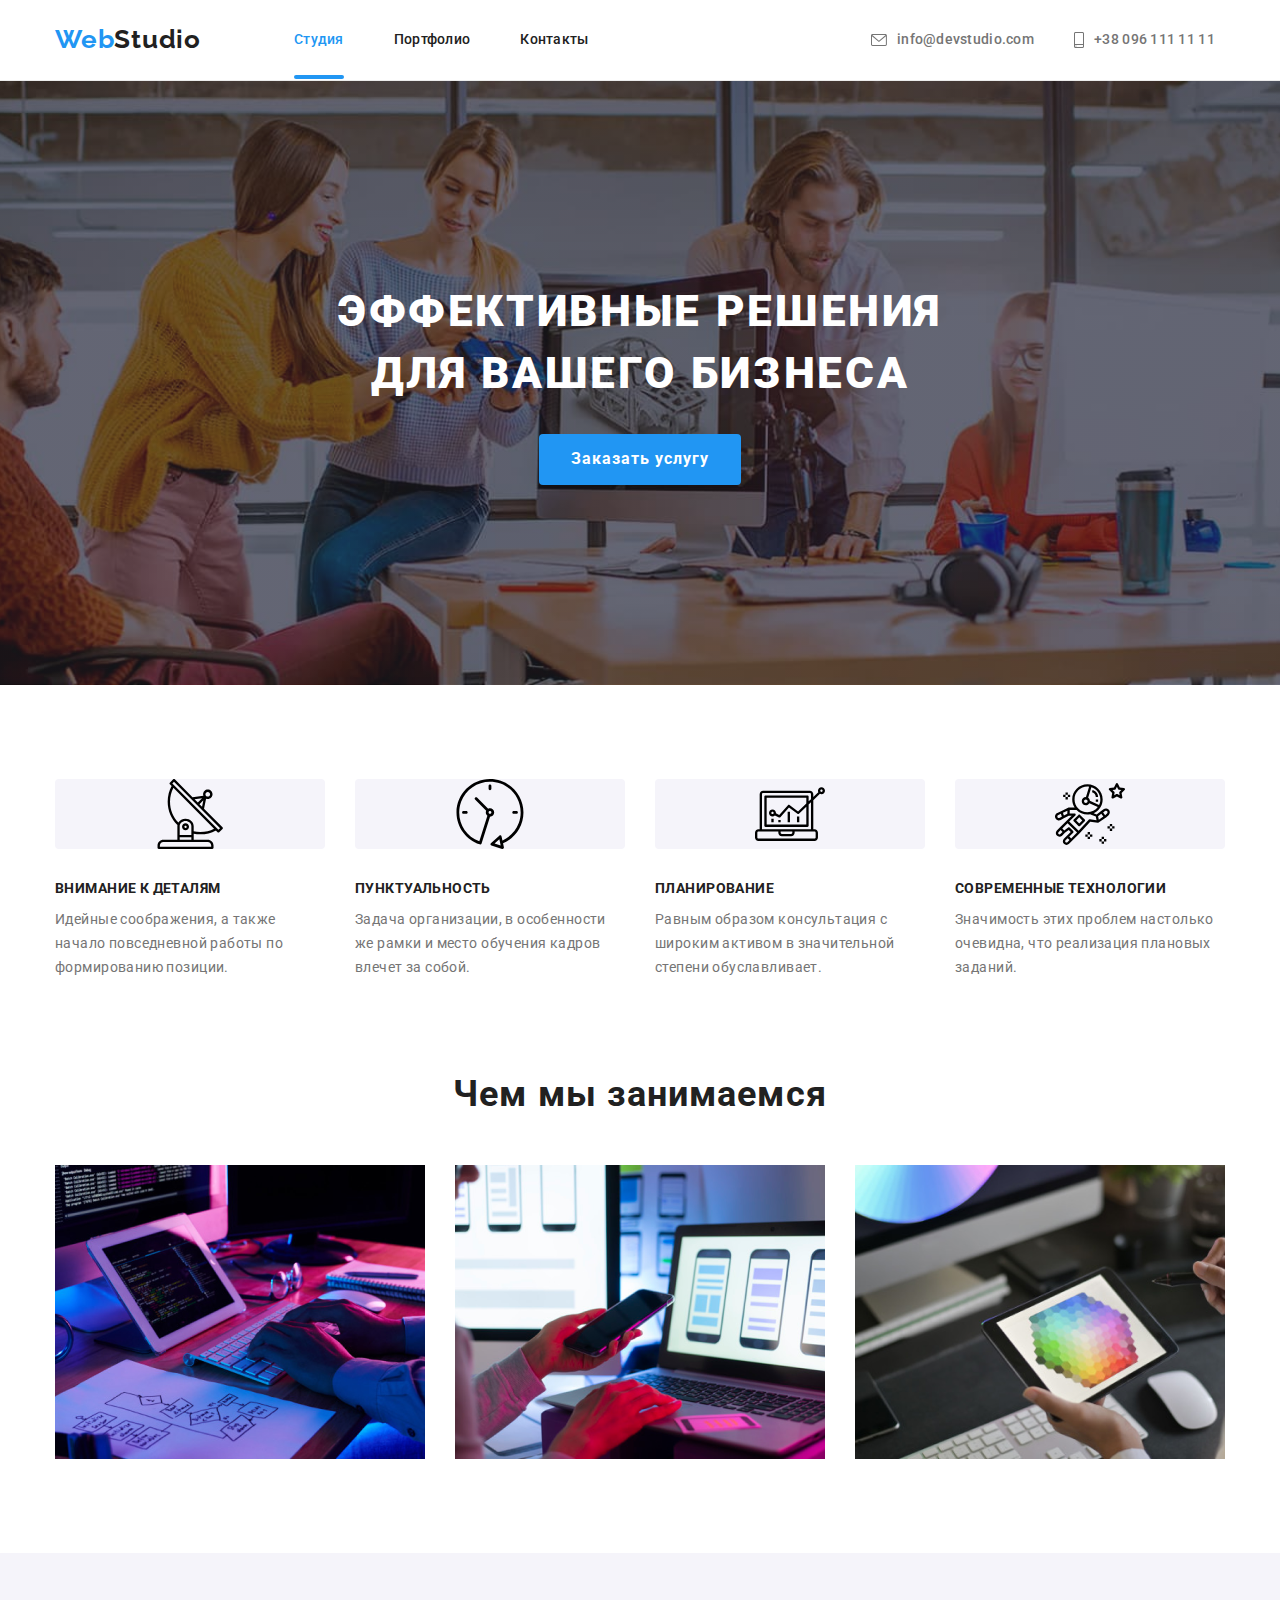
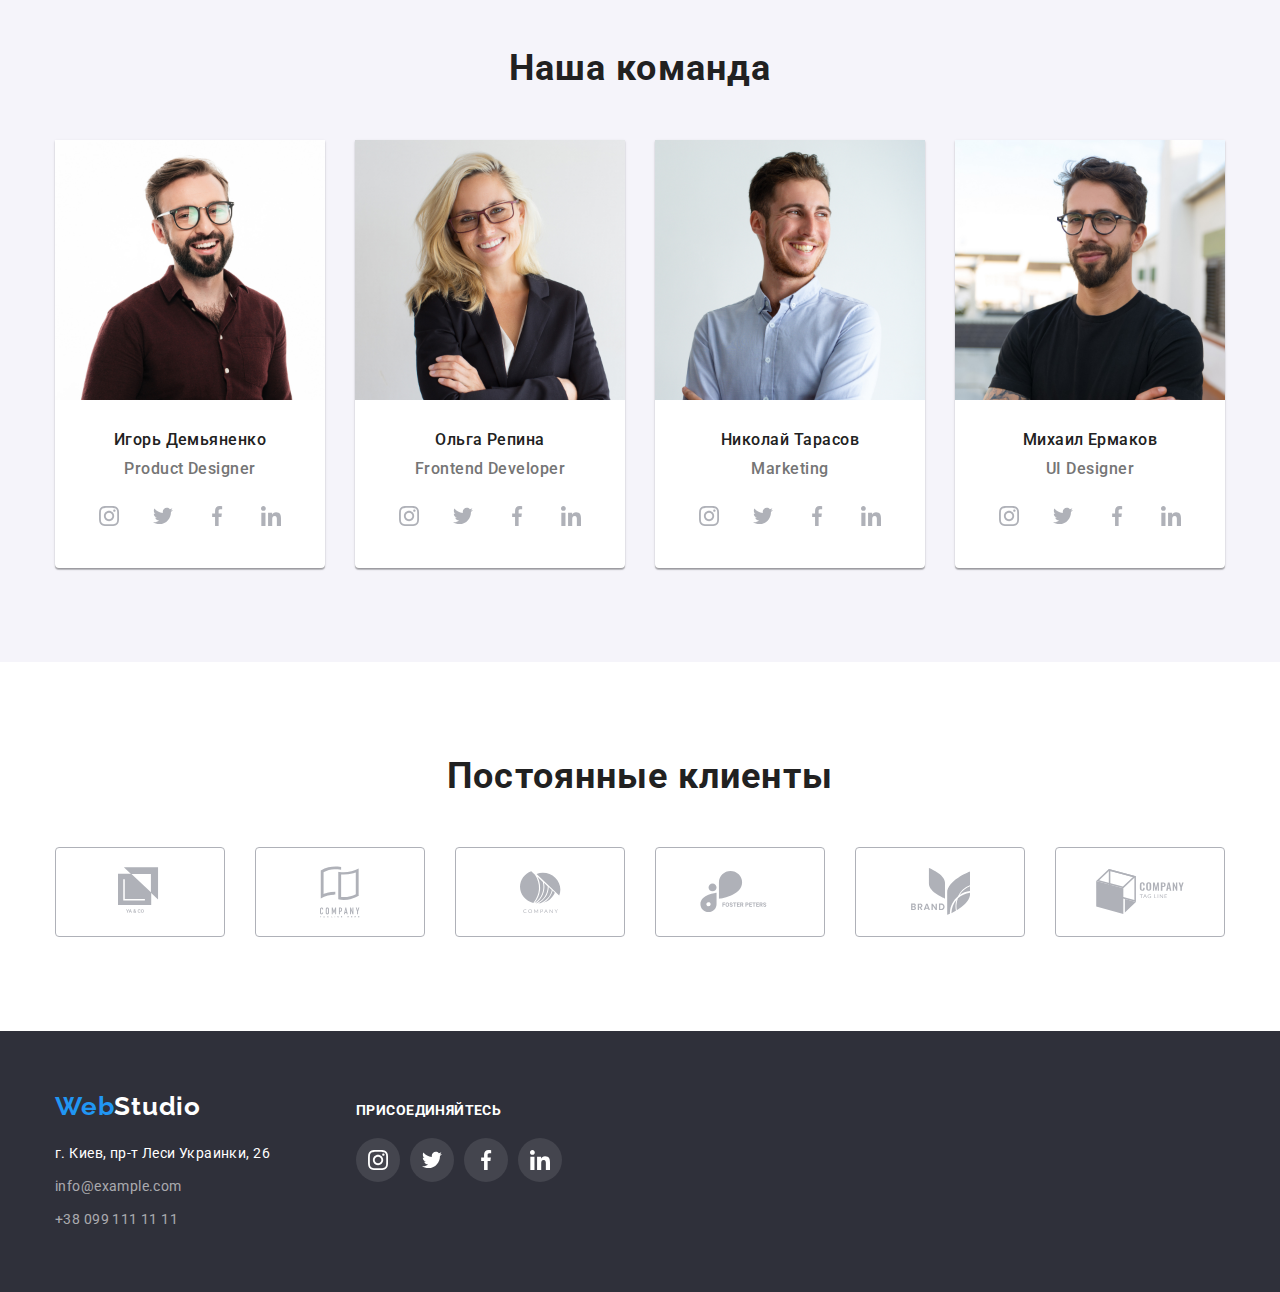
==== index.html @ f3d95a72 "Делает подчеркивание активной странички" ====
<!DOCTYPE html>
<html lang="ru">
    <head>
        <meta charset="UTF-8" />
        <meta name="viewport" content="width=device-width, initial-scale=1.0">
        <title>Document</title>
        <link rel="preconnect" href="https://fonts.gstatic.com">
        <link href="https://fonts.googleapis.com/css2?family=Raleway:wght@700&family=Roboto:wght@400;500;700&display=swap"
            rel="stylesheet">
        <link rel="stylesheet" href="https://cdnjs.cloudflare.com/ajax/libs/modern-normalize/1.0.0/modern-normalize.min.css">
        <link rel="stylesheet" href="./css/style.css">
    </head>
    
    <body>
        <header class="header">
            <!-- Шапка -->
            <nav class="container">
                <a class="logo link" href="#"><span class="logo-blue">Web</span>Studio</a>
                <ul class="navigation-menu list">
                    <li class="navigation-menu-item">
                        <a class="navigation-menu-link link current" href="#">Студия</a>
                    </li>
                    <li class="navigation-menu-item">
                        <a class="navigation-menu-link link" href="./portfolio.html">Портфолио</a>
                    </li>
                    <li class="navigation-menu-item">
                        <a class="navigation-menu-link link" href="#">Контакты</a>
                    </li>
                </ul>
                <ul class="address list">
                    <li class="contacts">
                        <a class="header-contacts-link link" href="mailto:info@devstudio.com">
                            <svg class="mail">
                                <use href="./image/sprite.svg#icon-mail"></use>
                            </svg>
                            info@devstudio.com</a>
                    </li>
                    <li class="contacts">
                        <a class="header-contacts-link link" href="tel:+380961111111">
                            <svg class="tel">
                                <use href="./image/sprite.svg#icon-tel"></use>
                            </svg>
                            +38 096 111 11 11</a>
                    </li>
                </ul>
            </nav>
        </header>
        <main>
            <!-- Герой -->
            <section class="background">
                <div class="hero container">
                    <h1 class="hidden">#</h1>
                    <h2 class="hero-heading">Эффективные решения </br> для вашего бизнеса</h2>
                    <button class="hero-button" type="button">Заказать услугу</button>
                </div>
            </section>
            
            <!-- Особенности-->
            <section class="section-features">
                <div class="container">
                    <ul class="section-features-cards list">
                        <li class="features-cards">
                            <div class="box-icon">
                                <svg class="icon-features">
                                    <use href="./image/sprite.svg#icon-detail"></use>
                                </svg>
                            </div>
                            <h2 class="hidden">Особенности</h2>
                            <h3 class="section-headlines">Внимание к деталям</h3>
                            <p class="section-text">
                                Идейные соображения, а также </br>
                                начало повседневной работы по <br>
                                формированию позиции.
                            </p>
                        </li>
                        <li class="features-cards">
                            <div class="box-icon">
                                <svg class="icon-features">
                                    <use href="./image/sprite.svg#icon-clock"></use>
                                </svg>
                            </div>
                            <h3 class="section-headlines">Пунктуальность</h3>
                            <p class="section-text">
                                Задача организации, в особенности </br>
                                же рамки и место обучения кадров </br>
                                влечет за собой.
                            </p>
                        </li>
                        <li class="features-cards">
                            <div class="box-icon">
                                <svg class="icon-features">
                                    <use href="./image/sprite.svg#icon-planen"></use>
                                </svg>
                            </div>
                            <h3 class="section-headlines">Планирование</h3>
                            <p class="section-text">
                                Равным образом консультация с 
                                широким активом в значительной </br>
                                степени обуславливает.
                            </p>
                        </li>
                        <li class="features-cards">
                            <div class="box-icon">
                                <svg class="icon-features">
                                    <use href="./image/sprite.svg#icon-Technologie"></use>
                                </svg>
                            </div>
                            <h3 class="section-headlines">Современные технологии</h3>
                            <p class="section-text">
                                Значимость этих проблем настолько </br>
                                очевидна, что реализация плановых </br>
                                заданий.
                            </p>
                        </li>
                    </ul>
                </div>
            </section>
            <!-- Примеры -->
            <section class="section-example">
                <div class="container">
                    <h2 class="example-headlines">Чем мы занимаемся</h2>
                    <ul class="example-photo list">
                        <li class="photo-list"><img src="./image/img.png" alt=""></li>
                        <li class="photo-list"><img src="./image/img-1.png" alt=""></li>
                        <li class="photo-list"><img src="./image/img-2.png" alt=""></li>
                    </ul>
                </div>
            </section>
            <!-- Команда -->
            <section class="section-team">
                <div class="container-team container">
                    <h2 class="section-team-headlines">Наша команда</h2>
                    <ul class="section-team-list list">
                        <li class="team-cards">
                            <img class="team-photo" src="./image/igor.jpg" alt="фото" width="270" height="260">
                            <h3 class="team-name">Игорь Демьяненко</h3>
                            <p class="team-position">Product Designer</p>
                            <ul class="social-list list">
                                <li class="social-list-item">
                                    <a class="social-list-link link" href="#">
                                        <svg class="social-list-icon">
                                            <use href="./image/sprite.svg#icon-instagram"></use>
                                        </svg>
                                    </a>
                                </li>
                                <li class="social-list-item">
                                    <a class="social-list-link link" href="#">
                                        <svg class="social-list-icon">
                                            <use href="./image/sprite.svg#icon-twitter"></use>
                                        </svg>
                                    </a>
                                </li>
                                <li class="social-list-item">
                                    <a class="social-list-link link" href="#">
                                        <svg class="social-list-icon">
                                            <use href="./image/sprite.svg#icon-facebook"></use>
                                        </svg>
                                    </a>
                                </li>
                                <li class="social-list-item">
                                    <a class="social-list-link link" href="#">
                                        <svg class="social-list-icon"> 
                                            <use href="./image/sprite.svg#icon-linkedin"></use>
                                        </svg>
                                    </a>
                                </li>
                            </ul>
                        </li>
                        <li class="team-cards">
                            <img class="team-photo" src="./image/olga.jpg" alt="фото" width="270" height="260">
                            <h3 class="team-name">Ольга Репина</h3>
                            <p class="team-position">Frontend Developer</p>
                        <ul class="social-list list">
                            <li class="social-list-item">
                                <a class="social-list-link link" href="#">
                                    <svg class="social-list-icon">
                                        <use href="./image/sprite.svg#icon-instagram"></use>
                                    </svg>
                                </a>
                            </li>
                            <li class="social-list-item">
                                <a class="social-list-link link" href="#">
                                    <svg class="social-list-icon">
                                        <use href="./image/sprite.svg#icon-twitter"></use>
                                    </svg>
                                </a>
                            </li>
                            <li class="social-list-item">
                                <a class="social-list-link link" href="#">
                                    <svg class="social-list-icon">
                                        <use href="./image/sprite.svg#icon-facebook"></use>
                                    </svg>
                                </a>
                            </li>
                            <li class="social-list-item">
                                <a class="social-list-link link" href="#">
                                    <svg class="social-list-icon">
                                        <use href="./image/sprite.svg#icon-linkedin"></use>
                                    </svg>
                                </a>
                            </li>
                        </ul>
                        </li>
                        <li class="team-cards">
                            <img class="team-photo" src="./image/nicolai.jpg" alt="фото" width="270" height="260">
                            <h3 class="team-name">Николай Тарасов</h3>
                            <p class="team-position">Marketing</p>
                            <ul class="social-list list">
                                <li class="social-list-item">
                                    <a class="social-list-link link" href="#">
                                        <svg class="social-list-icon">
                                            <use href="./image/sprite.svg#icon-instagram"></use>
                                        </svg>
                                    </a>
                                </li>
                                <li class="social-list-item">
                                    <a class="social-list-link link" href="#">
                                        <svg class="social-list-icon">
                                            <use href="./image/sprite.svg#icon-twitter"></use>
                                        </svg>
                                    </a>
                                </li>
                                <li class="social-list-item">
                                    <a class="social-list-link link" href="#">
                                        <svg class="social-list-icon">
                                            <use href="./image/sprite.svg#icon-facebook"></use>
                                        </svg>
                                    </a>
                                </li>
                                <li class="social-list-item">
                                    <a class="social-list-link link" href="#">
                                        <svg class="social-list-icon">
                                            <use href="./image/sprite.svg#icon-linkedin"></use>
                                        </svg>
                                    </a>
                                </li>
                            </ul>
                        </li>
                        <li class="team-cards">
                            <img class="team-photo" src="./image/mihail.jpg" alt="фото" width="270" height="260">
                            <h3 class="team-name">Михаил Ермаков</h3>
                            <p class="team-position">UI Designer</p>
                            <ul class="social-list list">
                                <li class="social-list-item">
                                    <a class="social-list-link link" href="#">
                                        <svg class="social-list-icon">
                                            <use href="./image/sprite.svg#icon-instagram"></use>
                                        </svg>
                                    </a>
                                </li>
                                <li class="social-list-item">
                                    <a class="social-list-link link" href="#">
                                        <svg class="social-list-icon">
                                            <use href="./image/sprite.svg#icon-twitter"></use>
                                        </svg>
                                    </a>
                                </li>
                                <li class="social-list-item">
                                    <a class="social-list-link link" href="#">
                                        <svg class="social-list-icon">
                                            <use href="./image/sprite.svg#icon-facebook"></use>
                                        </svg>
                                    </a>
                                </li>
                                <li class="social-list-item">
                                    <a class="social-list-link link" href="#">
                                        <svg class="social-list-icon">
                                            <use href="./image/sprite.svg#icon-linkedin"></use>
                                        </svg>
                                    </a>
                                </li>
                            </ul>
                        </li>
                    </ul>
                </div>
            </section>

        <!--Клиенты--> 
            <section class="clients">
                <div class="clients-container container">
                    <h2 class="clients-headlines">Постоянные клиенты</h2>
                    <ul class="clients-list list">
                        <li class="clients-list-item">
                            <a class="clients-list-link link" href="#">
                                <svg class="clients-list-yago symbol">
                                    <use href="./image/sprite.svg#icon-ya-go"></use>
                                </svg>
                            </a>
                        </li>
                        <li class="clients-list-item">
                            <a class="clients-list-link link" href="#">
                                <svg class="clients-list-tagline symbol">
                                    <use href="./image/sprite.svg#icon-tagline"></use>
                                </svg>
                            </a>
                        </li>
                        <li class="clients-list-item">
                            <a class="clients-list-link link" href="#">
                                <svg class="clients-list-company symbol">
                                    <use href="./image/sprite.svg#icon-company"></use>
                                </svg>
                            </a>
                        </li>
                        <li class="clients-list-item">
                            <a class="clients-list-link link" href="#">
                                <svg class="clients-list-foster symbol">
                                    <use href="./image/sprite.svg#icon-foster"></use>
                                </svg>
                            </a>
                        </li>
                        <li class="clients-list-item">
                            <a class="clients-list-link link" href="#">
                                <svg class="clients-list-brand symbol">
                                    <use href="./image/sprite.svg#icon-brand"></use>
                                </svg>
                            </a>
                        </li>
                        <li class="clients-list-item">
                            <a class="clients-list-link link" href="#">
                                <svg class="clients-list-line symbol">
                                    <use href="./image/sprite.svg#icon-tag-line"></use>
                                </svg>
                            </a>
                        </li>
                        
                    </ul>

                </div>
            </section>
        </main>
        <!-- Футер -->
        <footer class="footer">
            <section class="section-footer container">
                <div class="footer-box">
                    <a class="logo link" href="#"><span class="logo-blue">Web</span>Studio</a>
                    <address class="footer-address">
                        <ul class="list">
                            <li class="contact-address list">г. Киев, пр-т Леси Украинки, 26</li>
                            <li class="footer-link"><a class="footer-contacts link" href="mailto:info@example.com">info@example.com</a></li>
                            <li><a class="footer-contacts link" href="tel:+380991111111">+38 099 111 11 11</a></li>
                        </ul>
                    </address>
                </div>
                <div class="footer-social">
                    <p class="footer-headlin">присоединяйтесь</p>
                    <ul class="footer-list list">
                        <li class="social-list-item">
                            <a class="social-list-link link" href="#">
                                <svg class="social-list-icon">
                                    <use href="./image/sprite.svg#icon-instagram"></use>
                                </svg>
                            </a>
                        </li>
                        <li class="social-list-item">
                            <a class="social-list-link link" href="#">
                                <svg class="social-list-icon">
                                    <use href="./image/sprite.svg#icon-twitter"></use>
                                </svg>
                            </a>
                        </li>
                        <li class="social-list-item">
                            <a class="social-list-link link" href="#">
                                <svg class="social-list-icon">
                                    <use href="./image/sprite.svg#icon-facebook"></use>
                                </svg>
                            </a>
                        </li>
                        <li class="social-list-item">
                            <a class="social-list-link link" href="#">
                                <svg class="social-list-icon">
                                    <use href="./image/sprite.svg#icon-linkedin"></use>
                                </svg>
                            </a>
                        </li>
                    </ul>
                </div>
            </section>
        </footer>
    </body>
</html>
---- css/style.css ----
/*'Roboto', sans-serif;
  'Raleway', sans-serif; */

body {
  color: #212121;
  background-color: #fff;
  margin: 0 auto;
}

.hidden {
  font-size: 0;
}

.list {
  list-style: none;
}

.link {
  text-decoration: none;
}

.link:focus {
  outline: none;
}

h1,
h2,
h3 {
  margin: 0;
}

ul,
ol {
  margin: 0;
  padding: 0;
}

p {
  margin: 0;
}

img {
  display: block;
}

/* ========= Section ========= */

.container {
  width: 1200px;
  padding-left: 15px;
  padding-right: 15px;
  margin-left: auto;
  margin-right: auto;
}
/* outline: 2px solid tomato; */
/* ========= Header =========  */

.header {
  border-bottom: 1px solid #ececec;
  background: #ffffff;
  padding-top: 24px;
  padding-bottom: 25px;
}

.header .container {
  display: flex;
  align-items: center;
}

.logo {
  font-family: 'Raleway', sans-serif;
  font-weight: bold;
  font-size: 26px;
  line-height: 1.2;
  letter-spacing: 0.03em;
  color: #212121;
}

.logo-blue {
  color: #2196f3;
}

.navigation-menu {
  display: flex;
  margin-left: 93px;
}

.navigation-menu-item:not(:last-child) {
  margin-right: 50px;
}

.navigation-menu-link,
.header-contacts-link {
  font-family: 'Roboto', sans-serif;
  font-weight: 500;
  font-size: 14px;
  line-height: 1.15;
  letter-spacing: 0.02em;
  color: #212121;
}

.navigation-menu-link:hover,
.navigation-menu-link:focus {
  color: #2196f3;
}

.navigation-menu .navigation-menu-link.current {
  color: #2196f3;
}

.navigation-menu-link {
  position: relative;

  padding-top: 32px;
  padding-bottom: 32px;
}

.navigation-menu-link.current::after {
  content: '';
  position: absolute;
  left: 0;
  bottom: 0;

  display: block;
  width: 100%;
  height: 4px;
  background-color: #2196f3;
  border-radius: 2px;
}

.header-contacts-link {
  display: flex;
  justify-content: center;
  align-items: center;

  font-family: 'Roboto', sans-serif;
  font-weight: 500;
  font-size: 14px;
  line-height: 1.5;
  letter-spacing: 0.02em;
  color: #757575;
  min-width: 161px;
}

.header-contacts-link:hover,
.header-contacts-link:focus {
  color: #2196f3;
}

.header-contacts-link:hover .mail,
.header-contacts-link:focus .mail {
  fill: #2196f3;
}

.mail {
  width: 16px;
  height: 12px;
  fill: #757575;
  margin-right: 10px;
}

.tel {
  width: 10px;
  height: 16px;
  fill: #757575;
  margin-right: 10px;
}

.header-contacts-link:hover .tel,
.header-contacts-link:focus .tel {
  fill: #2196f3;
}

header .address {
  display: flex;
  align-items: center;
  margin-left: auto;
}

.contacts:not(:last-child) {
  margin-right: 30px;
}

/* ========= Hero ========= */

.hero-heading {
  margin-bottom: 30px;

  font-family: 'Roboto', sans-serif;
  font-weight: 900;
  font-size: 44px;
  line-height: 1.4;
  letter-spacing: 0.06em;
  color: #ffffff;
  text-transform: uppercase;
}

.hero-button {
  padding-top: 10px;
  padding-left: 32px;
  padding-right: 32px;
  padding-bottom: 10px;
  background-color: #2196f3;
  min-width: 200px;
  box-shadow: 0px 4px 4px rgba(0, 0, 0, 0.15);
  border-radius: 4px;
  border: none;

  font-family: 'Roboto', sans-serif;
  font-weight: bold;
  font-size: 16px;
  line-height: 1.9;
  letter-spacing: 0.06em;
  color: #ffffff;
}

.hero-button:focus {
  outline: none;
  box-shadow: 0px 4px 4px rgba(0, 0, 0, 0.15);
  border-radius: 4px;
}

.background {
  max-width: 1600px;
  margin-bottom: 94px;
  margin-left: auto;
  margin-right: auto;
  background-image: linear-gradient(
      to right,
      rgba(47, 48, 58, 0.4),
      rgba(47, 48, 58, 0.4)
    ),
    url(../image/background.jpg);
  background-repeat: no-repeat;
  background-position: center;
  background-size: cover;
  background-color: #c4c4c4;

  padding-top: 200px;
  padding-bottom: 200px;
}

.hero {
  text-align: center;
}

/* ========= features ========= */

.section-headlines {
  font-family: 'Roboto', sans-serif;
  font-weight: bold;
  font-size: 14px;
  line-height: 1.4;
  letter-spacing: 0.03em;
  text-transform: uppercase;
}

.section-text {
  font-family: 'Roboto', sans-serif;
  font-weight: normal;
  font-size: 14px;
  line-height: 1.7;
  letter-spacing: 0.03em;
  color: #757575;
}

.section-features-cards {
  display: flex;
  align-items: flex-start;
}

.features-cards:not(:last-child) {
  margin-right: 30px;
}

.features-cards {
  min-width: 270px;
}

.section-headlines {
  margin-bottom: 10px;
}

.section-features {
  margin-bottom: 94px;
}

.box-icon {
  width: 270px;

  display: flex;
  justify-content: center;
  align-items: center;
  margin-bottom: 30px;

  background: #f5f4fa;
  border-radius: 4px;
}

.icon-features {
  width: 70px;
  height: 70px;
  display: block;
}

/* ========= example ========= */

.example-headlines,
.section-team-headlines {
  font-family: 'Roboto', sans-serif;
  font-weight: bold;
  font-size: 36px;
  line-height: 1.15;
  letter-spacing: 0.03em;
}

.example-headlines {
  text-align: center;
  margin-bottom: 50px;
}

.example-photo {
  display: flex;
}

.photo-list:not(:last-child) {
  margin-right: 30px;
}

.section-example {
  margin-bottom: 94px;
}

/* ========= team ========= */

.team-name,
.team-position {
  font-family: 'Roboto', sans-serif;
  font-weight: 500;
  font-size: 16px;
  line-height: 19px;
  letter-spacing: 0.03em;
}

.team-position {
  color: #757575;
  margin-bottom: 16px;
}

.container-team {
  text-align: center;
}

.section-team-list {
  display: flex;
  flex-wrap: wrap;
}

.team-photo {
  margin-bottom: 30px;
  width: 270px;
  height: 260px;
}

.team-name {
  margin-bottom: 10px;
}

.team-cards {
  padding-bottom: 30px;
  min-width: 270px;
  margin-left: 30px;

  background: #ffffff;
  box-shadow: 0px 1px 3px rgba(0, 0, 0, 0.12), 0px 1px 1px rgba(0, 0, 0, 0.14),
    0px 2px 1px rgba(0, 0, 0, 0.2);
  border-radius: 0px 0px 4px 4px;
}

.team-cards:nth-child(4n + 1) {
  margin-left: 0px;
}

.section-team-headlines {
  margin-bottom: 50px;
}

.section-team {
  background: #f5f4fa;
  margin-bottom: 94px;
  padding-bottom: 94px;
  padding-top: 95px;
}

.social-list {
  display: flex;
  justify-content: space-between;
  width: 206px;
  margin-left: 32px;
}

.social-list-item:not(:last-child) {
  margin-right: 10px;
}

.social-list-link {
  display: flex;
  justify-content: center;
  align-items: center;
  width: 44px;
  height: 44px;
  background: rgba(255, 255, 255, 0.1);
  border-radius: 50%;
}

.social-list-icon {
  width: 20px;
  height: 20px;
  fill: #afb1b8;
}

.social-list-link:hover .social-list-icon,
.social-list-link:focus .social-list-icon {
  fill: #ffffff;
}

.social-list-link:hover,
.social-list-link:focus {
  background-color: #2196f3;
}

/* ========= Clients ========= */

.clients {
  margin-bottom: 94px;
}

.clients-headlines {
  font-family: 'Roboto', sans-serif;
  font-weight: bold;
  font-size: 36px;
  line-height: 1.15;
  text-align: center;
  letter-spacing: 0.03em;
  margin-bottom: 50px;
}

.clients-list {
  display: flex;
  justify-content: space-between;
}

.clients-list-item:not(:last-child) {
  margin-right: 30px;
}

.clients-list-link {
  width: 170px;
  height: 90px;
  display: flex;
  justify-content: center;
  align-items: center;
  border: 1px solid #afb1b8;
  border-radius: 4px;
}

.clients-list-yago {
  width: 44.27px;
  height: 49.23px;
}

.clients-list-tagline {
  width: 40px;
  height: 52px;
}

.clients-list-company {
  width: 41px;
  height: 42.6px;
}

.clients-list-foster {
  width: 79.66px;
  height: 42.02px;
}

.clients-list-brand {
  width: 59px;
  height: 47px;
}

.clients-list-line {
  width: 88.48px;
  height: 45.44px;
}

.symbol {
  fill: #afb1b8;
  display: block;
}

.clients-list-link:hover .symbol,
.clients-list-link:focus .symbol {
  fill: #2196f3;
}

.clients-list-link:hover,
.clients-list-link:focus {
  border: 1px solid #2196f3;
  border-radius: 4px;
}

/* ========= Footer ========= */

.footer-address,
.footer-contacts {
  font-family: 'Roboto', sans-serif;
  font-weight: normal;
  font-size: 14px;
  line-height: 1.7;
  letter-spacing: 0.03em;
}

.footer-address {
  font-style: normal;
  min-width: 231px;
  text-align: left;
}

.footer {
  background-color: #2f303a;
  padding-top: 60px;
  padding-bottom: 60px;
}

.contact-address {
  color: #ffffff;
  margin-bottom: 9px;
}

.footer-contacts {
  color: rgba(255, 255, 255, 0.6);
}

.footer-link {
  margin-bottom: 9px;
}

.footer-box > .logo {
  color: #fff;
}

.footer-box {
  margin-right: 70px;
}

.footer-box > .logo {
  margin-bottom: 20px;
  display: inline-block;
}

.section-footer {
  display: flex;
  justify-content: flex-start;
  align-items: baseline;
}

/* Футер соцсети */

.footer-headlin {
  font-family: 'Roboto', sans-serif;
  font-weight: bold;
  font-style: normal;
  font-size: 14px;
  line-height: 1.15;
  letter-spacing: 0.03em;
  text-transform: uppercase;
  color: #ffffff;
  margin-bottom: 20px;
}

.footer-social .social-list-icon {
  fill: #ffffff;
}

.footer-list {
  display: flex;
  justify-content: space-between;
}
/* ========= Портфолио ========= */

.section-portfolio {
  margin-top: 94px;
  margin-bottom: 94px;
}

.filters-button {
  font-family: 'Roboto', sans-serif;
  font-weight: 500;
  font-size: 16px;
  line-height: 1.6;
  letter-spacing: 0.03em;
  color: #212121;
  border: solid transparent;
  border-radius: 4px;

  padding-top: 6px;
  padding-right: 22px;
  padding-bottom: 6px;
  padding-left: 22px;
}

.filters-button:hover,
.filters-button:focus {
  color: #ffffff;
  background-color: #2196f3;
  box-shadow: 0px 3px 1px rgba(0, 0, 0, 0.1), 0px 1px 2px rgba(0, 0, 0, 0.08),
    0px 2px 2px rgba(0, 0, 0, 0.12);
  outline: none;
}

.box-button {
  margin-bottom: 50px;
}

.filters {
  display: flex;
  justify-content: center;
}

.filters-box:not(:last-child) {
  margin-right: 8px;
}

/* ========== Projects ======== */

.projects-heading {
  font-family: 'Roboto', sans-serif;
  font-weight: bold;
  font-size: 18px;
  line-height: 2;
  letter-spacing: 0.06em;
  color: #212121;
}

.project-description {
  font-family: 'Roboto', sans-serif;
  font-weight: normal;
  font-size: 16px;
  line-height: 1.9;
  letter-spacing: 0.03em;
  color: #757575;
}

.projects {
  display: flex;
  flex-wrap: wrap;
}

.projects-box {
  width: 370px;
  margin-left: 30px;
  margin-top: 30px;
}

.projects-link:hover,
.projects-link:focus {
  display: block;
  box-shadow: 0px 1px 1px rgba(0, 0, 0, 0.12), 0px 4px 4px rgba(0, 0, 0, 0.06),
    1px 4px 6px rgba(0, 0, 0, 0.16);
}

.projects-box:nth-child(3n + 1) {
  margin-left: 0px;
}

.projects-box:nth-child(-n + 3) {
  margin-top: 0px;
}

.border {
  background: #ffffff;
  border: 1px solid #eeeeee;
  box-sizing: border-box;
  padding: 24px 20px;
  border-top: none;
}

.projects-cover {
  width: 370px;
  height: 294px;
}
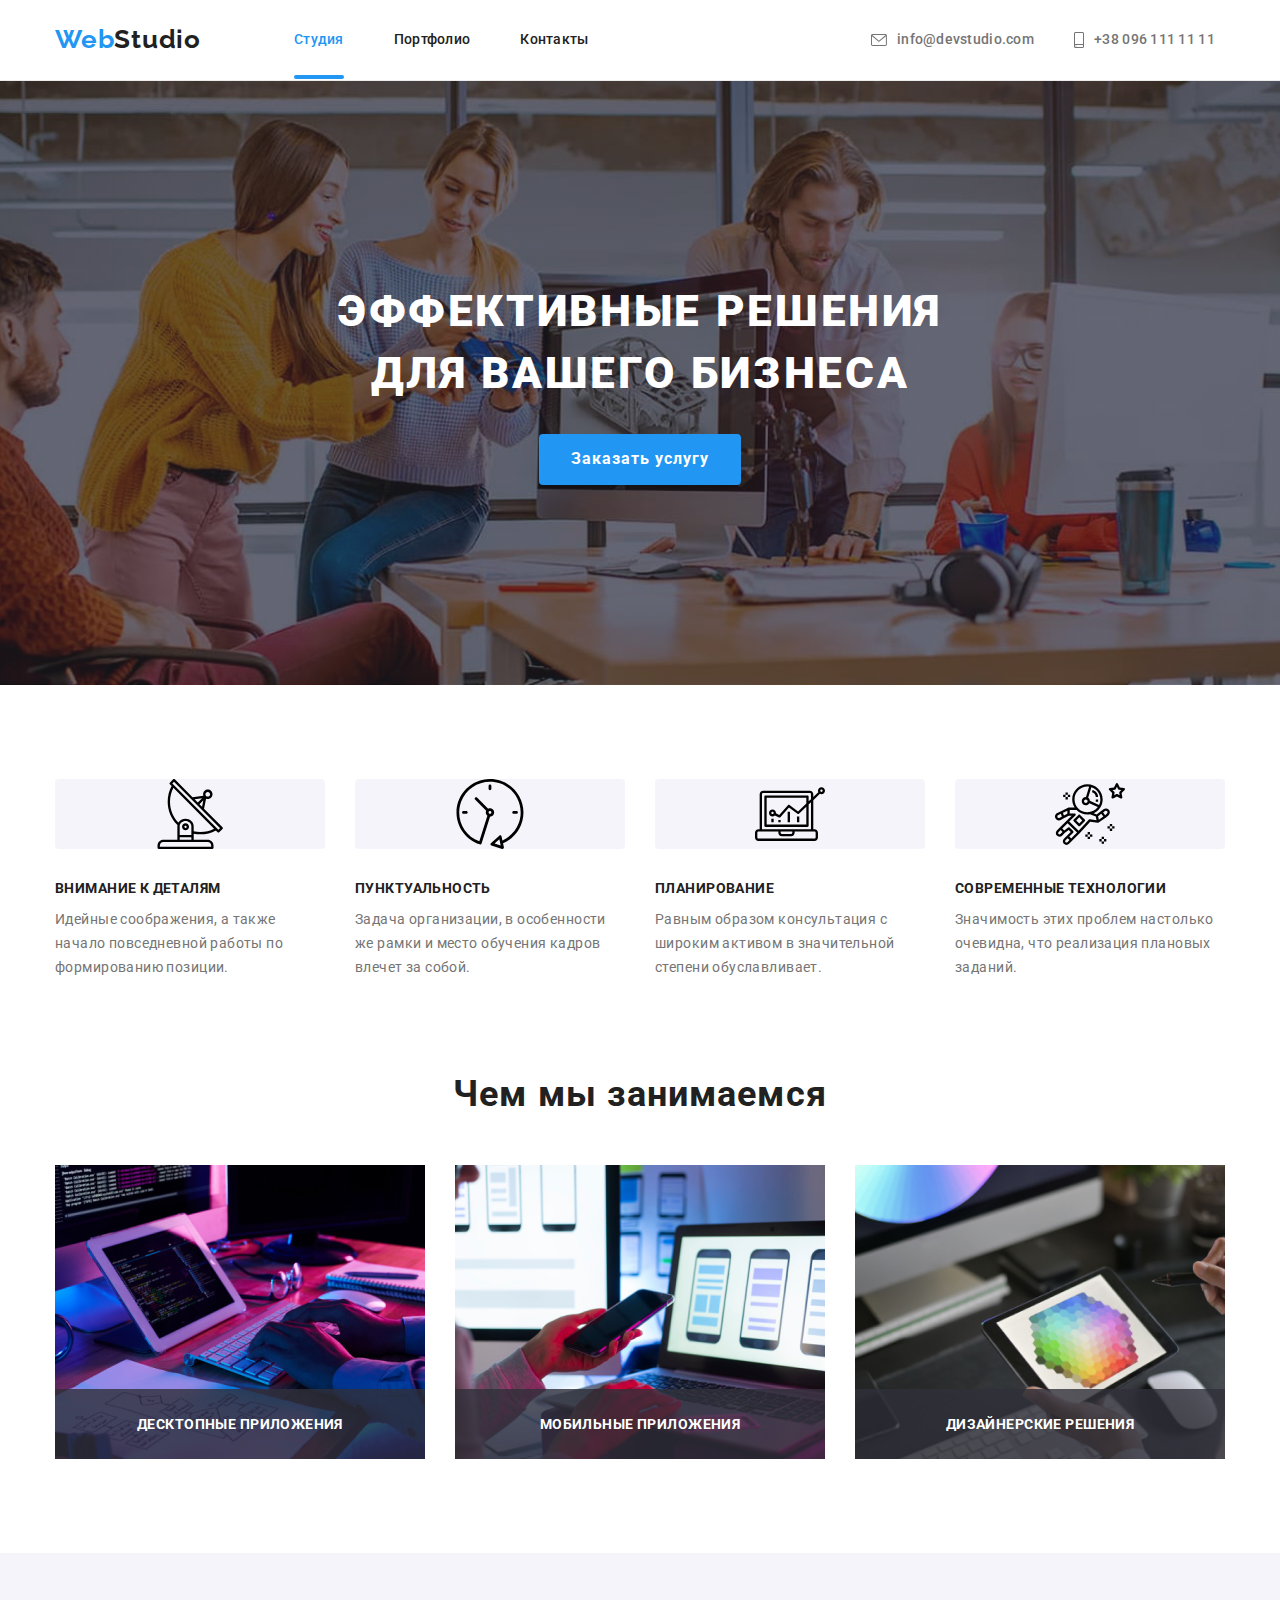
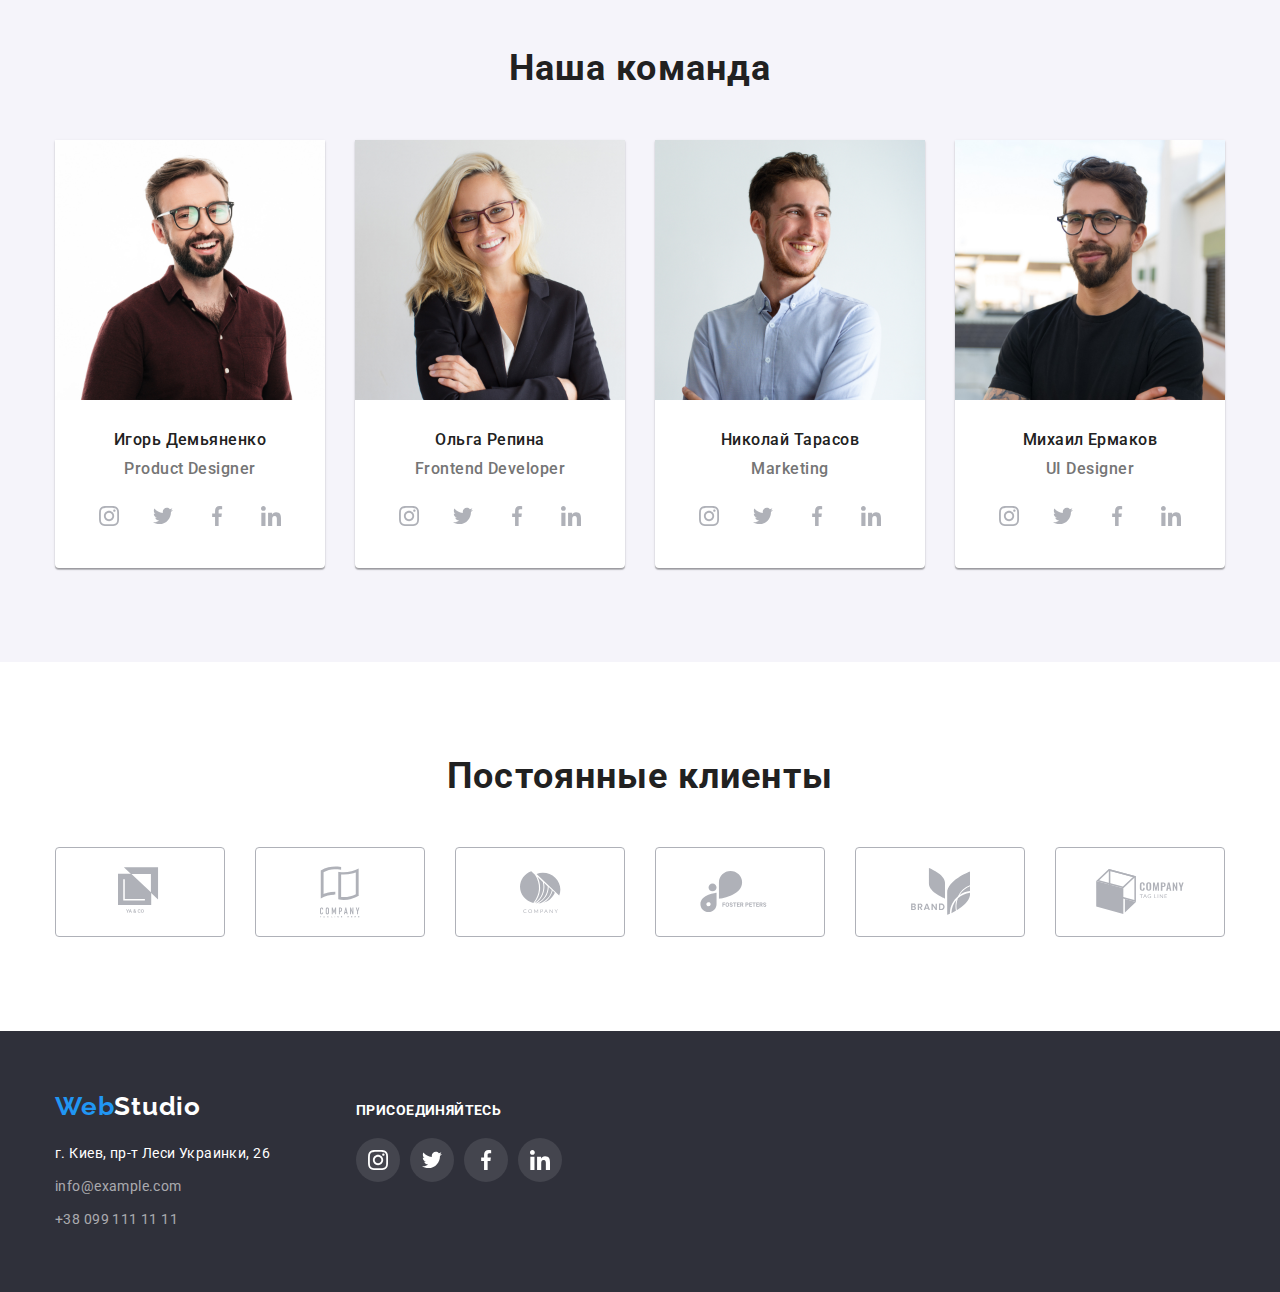
==== commit 9f87cbc6: "Делает секцию в студио" ====
--- a/index.html
+++ b/index.html
@@ -120,9 +120,18 @@
                 <div class="container">
                     <h2 class="example-headlines">Чем мы занимаемся</h2>
                     <ul class="example-photo list">
-                        <li class="photo-list"><img src="./image/img.png" alt=""></li>
-                        <li class="photo-list"><img src="./image/img-1.png" alt=""></li>
-                        <li class="photo-list"><img src="./image/img-2.png" alt=""></li>
+                        <li class="photo-list">
+                            <img src="./image/img.png" alt="">
+                            <p class="photo-list-text">десктопные приложения</p>
+                        </li>
+                        <li class="photo-list">
+                            <img src="./image/img-1.png" alt="">
+                            <p class="photo-list-text">мобильные приложения</p>
+                        </li>
+                        <li class="photo-list">
+                            <img src="./image/img-2.png" alt="">
+                            <p class="photo-list-text">дизайнерские решения</p>
+                        </li>
                     </ul>
                 </div>
             </section>
--- a/css/style.css
+++ b/css/style.css
@@ -179,6 +179,11 @@
 
 .contacts:not(:last-child) {
   margin-right: 30px;
+}
+
+.navigation-menu-link,
+.header-contacts-link {
+  transition: 250ms cubic-bezier(0.4, 0, 0.2, 1);
 }
 
 /* ========= Hero ========= */
@@ -331,6 +336,28 @@
   margin-bottom: 94px;
 }
 
+.photo-list {
+  position: relative;
+}
+
+.photo-list-text {
+  width: 100%;
+  padding: 27px 82px;
+
+  font-family: 'Roboto', sans-serif;
+  font-weight: bold;
+  font-size: 14px;
+  line-height: 1.15;
+  text-align: center;
+  letter-spacing: 0.03em;
+  text-transform: uppercase;
+  color: #ffffff;
+  background: rgba(47, 48, 58, 0.8);
+
+  position: absolute;
+  bottom: 0;
+}
+
 /* ========= team ========= */
 
 .team-name,
@@ -411,6 +438,8 @@
   height: 44px;
   background: rgba(255, 255, 255, 0.1);
   border-radius: 50%;
+
+  transition: 250ms cubic-bezier(0.4, 0, 0.2, 1);
 }
 
 .social-list-icon {
@@ -462,6 +491,8 @@
   align-items: center;
   border: 1px solid #afb1b8;
   border-radius: 4px;
+
+  transition: 250ms cubic-bezier(0.4, 0, 0.2, 1);
 }
 
 .clients-list-yago {
@@ -497,6 +528,8 @@
 .symbol {
   fill: #afb1b8;
   display: block;
+
+  transition: 250ms cubic-bezier(0.4, 0, 0.2, 1);
 }
 
 .clients-list-link:hover .symbol,
@@ -608,6 +641,8 @@
   padding-right: 22px;
   padding-bottom: 6px;
   padding-left: 22px;
+
+  transition: 250ms cubic-bezier(0.4, 0, 0.2, 1);
 }
 
 .filters-button:hover,
@@ -678,6 +713,10 @@
   margin-top: 0px;
 }
 
+.projects-link {
+  transition: 250ms cubic-bezier(0.4, 0, 0.2, 1);
+}
+
 .border {
   background: #ffffff;
   border: 1px solid #eeeeee;
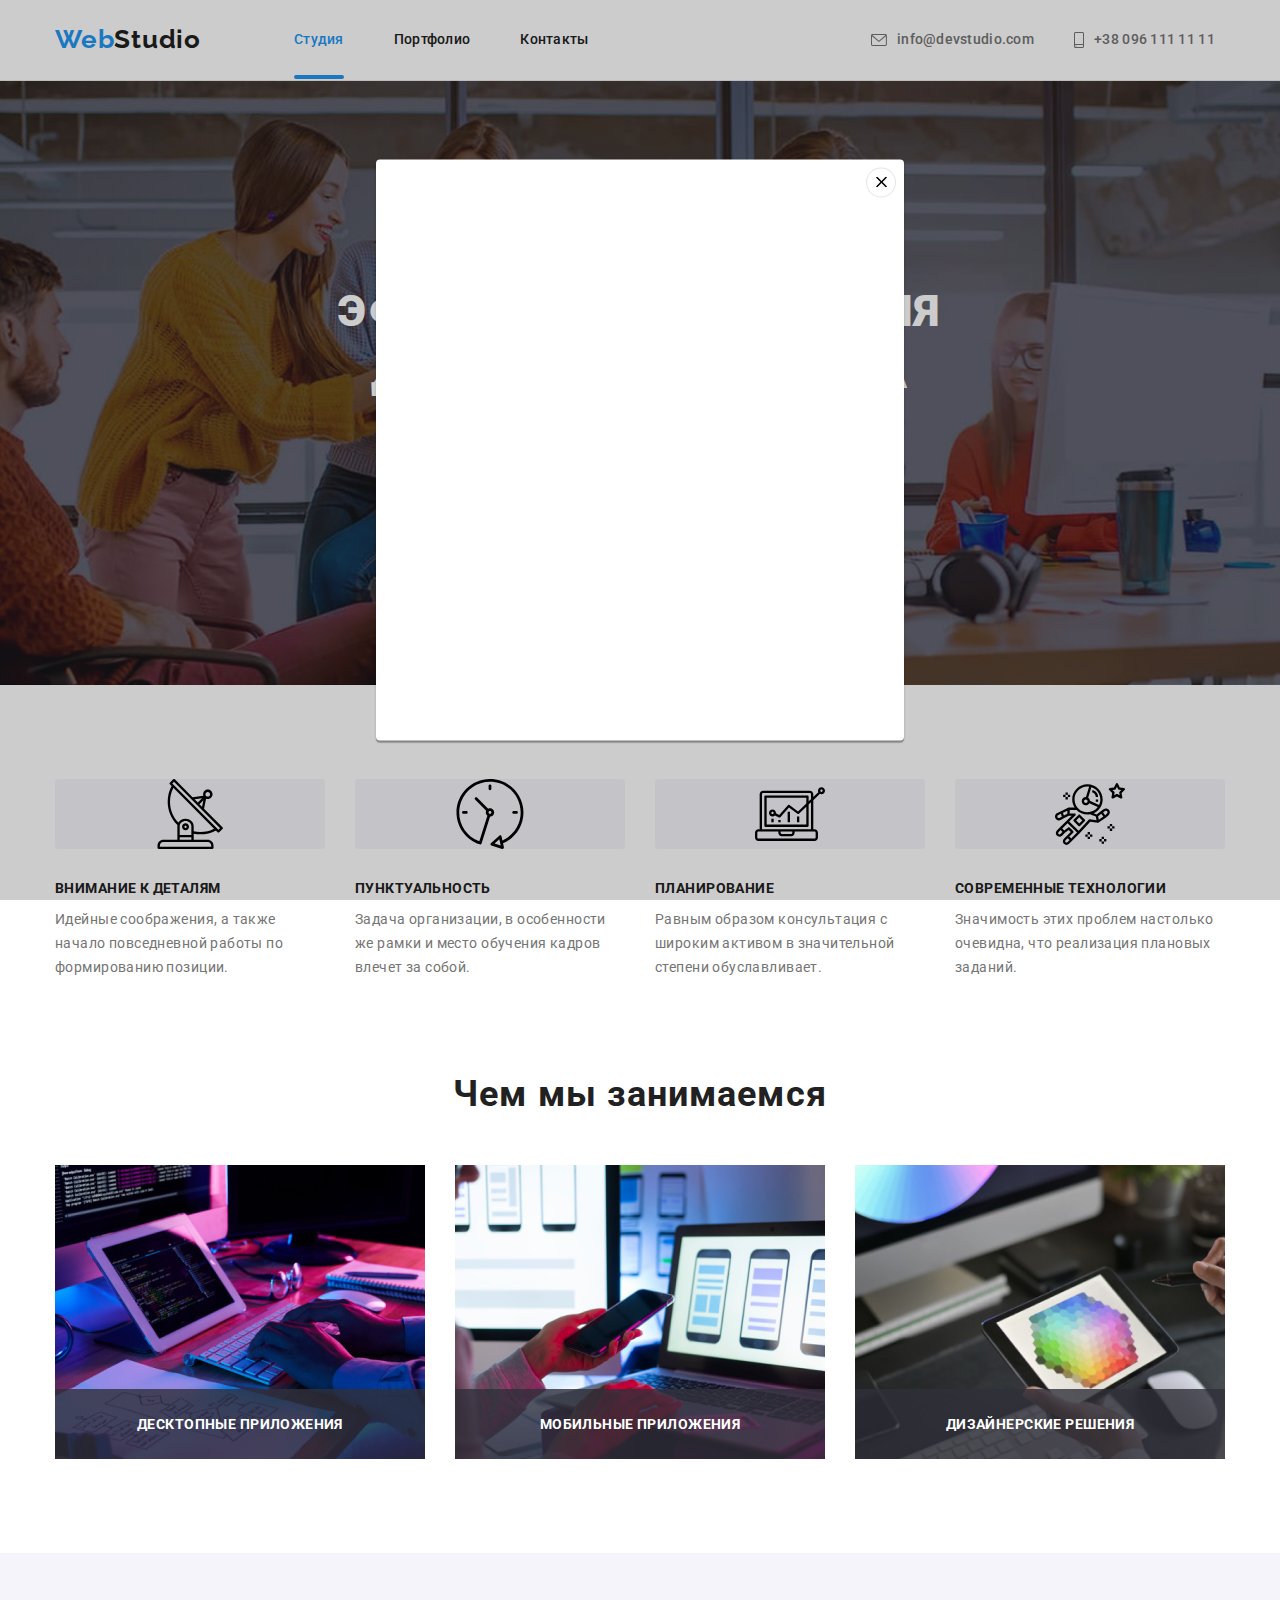
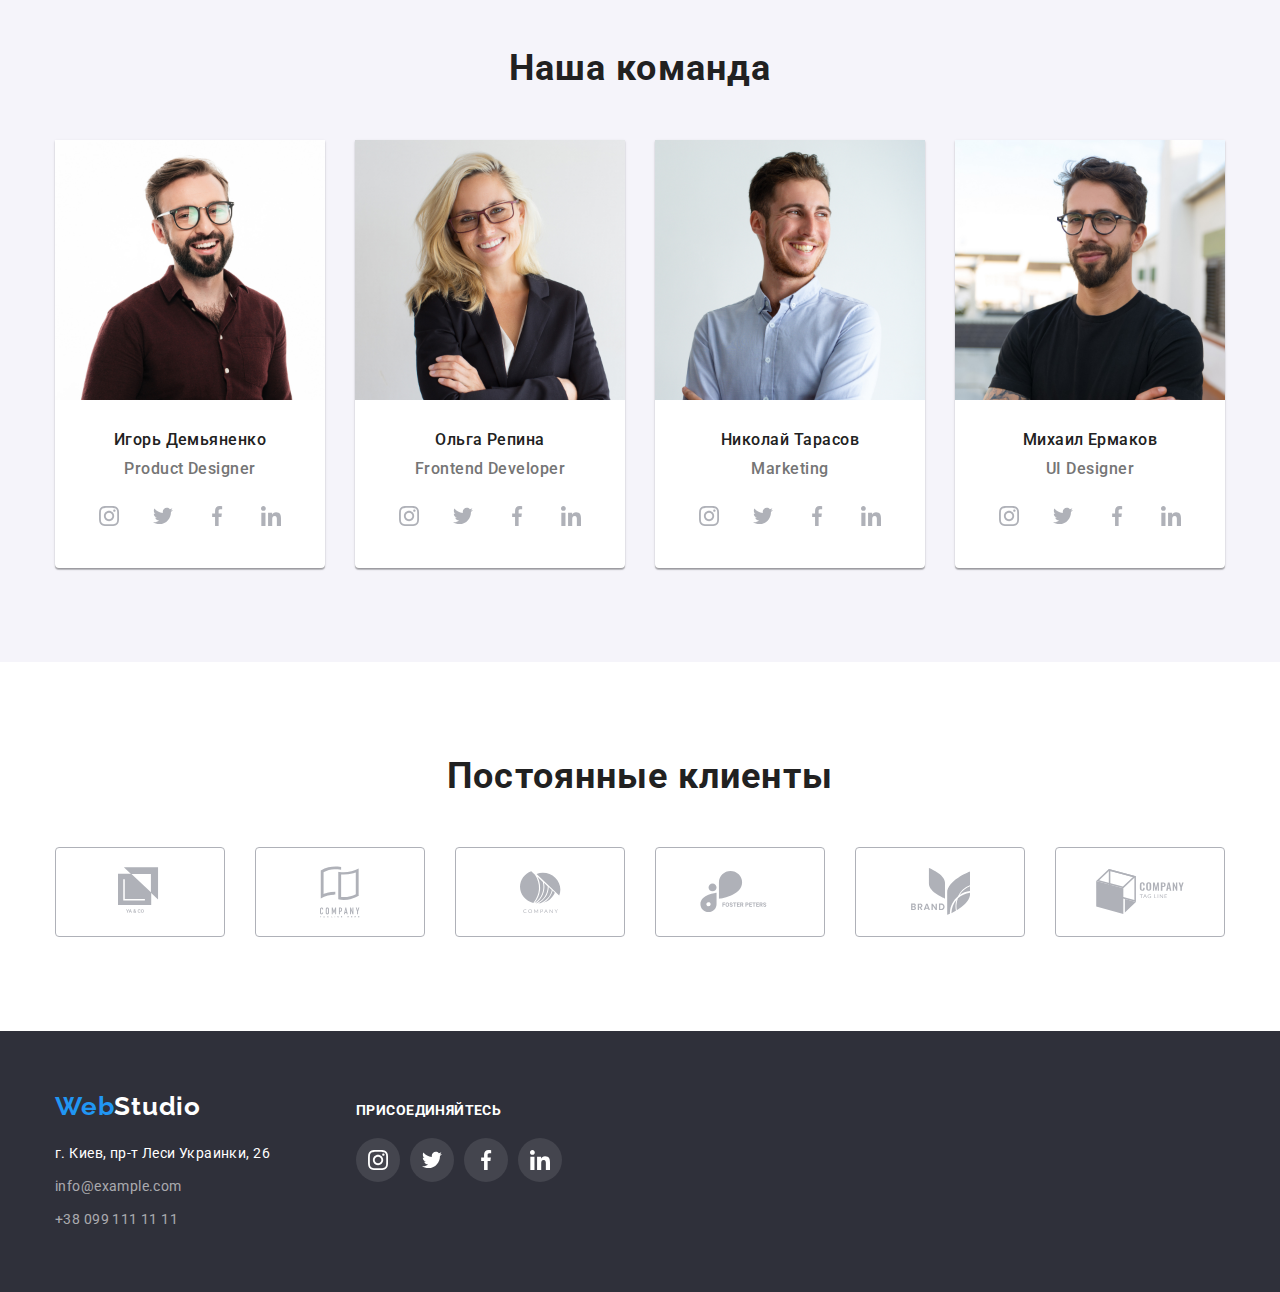
==== commit eb6aefe6: "Закрывает, открывает модальное окно" ====
--- a/index.html
+++ b/index.html
@@ -51,7 +51,7 @@
                 <div class="hero container">
                     <h1 class="hidden">#</h1>
                     <h2 class="hero-heading">Эффективные решения </br> для вашего бизнеса</h2>
-                    <button class="hero-button" type="button">Заказать услугу</button>
+                    <button class="hero-button" type="button" data-modal-open>Заказать услугу</button>
                 </div>
             </section>
             
@@ -385,5 +385,15 @@
                 </div>
             </section>
         </footer>
+        <div class="backdrop i-hidden" data-modal>
+            <div class="modal">
+                <button class="modal-button" data-modal-close>
+                        <svg class="modal-icon">
+                            <use href="./image/sprite.svg#icon-Vector"></use>
+                        </svg>
+                </button>
+            </div>
+        </div>
+        <script src="./js/modal.js"></script>
     </body>
 </html>--- a/css/style.css
+++ b/css/style.css
@@ -291,21 +291,21 @@
 }
 
 .box-icon {
-  width: 270px;
-
   display: flex;
   justify-content: center;
   align-items: center;
+
   margin-bottom: 30px;
+  width: 270px;
 
   background: #f5f4fa;
   border-radius: 4px;
 }
 
 .icon-features {
+  display: block;
   width: 70px;
   height: 70px;
-  display: block;
 }
 
 /* ========= example ========= */
@@ -341,6 +341,9 @@
 }
 
 .photo-list-text {
+  position: absolute;
+  bottom: 0;
+
   width: 100%;
   padding: 27px 82px;
 
@@ -353,9 +356,6 @@
   text-transform: uppercase;
   color: #ffffff;
   background: rgba(47, 48, 58, 0.8);
-
-  position: absolute;
-  bottom: 0;
 }
 
 /* ========= team ========= */
@@ -422,6 +422,7 @@
 .social-list {
   display: flex;
   justify-content: space-between;
+
   width: 206px;
   margin-left: 32px;
 }
@@ -434,12 +435,12 @@
   display: flex;
   justify-content: center;
   align-items: center;
+  transition: 250ms cubic-bezier(0.4, 0, 0.2, 1);
+
   width: 44px;
   height: 44px;
   background: rgba(255, 255, 255, 0.1);
   border-radius: 50%;
-
-  transition: 250ms cubic-bezier(0.4, 0, 0.2, 1);
 }
 
 .social-list-icon {
@@ -484,15 +485,16 @@
 }
 
 .clients-list-link {
+  display: flex;
+  justify-content: center;
+  align-items: center;
+  transition: 250ms cubic-bezier(0.4, 0, 0.2, 1);
+
   width: 170px;
   height: 90px;
-  display: flex;
-  justify-content: center;
-  align-items: center;
+
   border: 1px solid #afb1b8;
   border-radius: 4px;
-
-  transition: 250ms cubic-bezier(0.4, 0, 0.2, 1);
 }
 
 .clients-list-yago {
@@ -588,8 +590,9 @@
 }
 
 .footer-box > .logo {
+  display: inline-block;
+
   margin-bottom: 20px;
-  display: inline-block;
 }
 
 .section-footer {
@@ -601,6 +604,8 @@
 /* Футер соцсети */
 
 .footer-headlin {
+  margin-bottom: 20px;
+
   font-family: 'Roboto', sans-serif;
   font-weight: bold;
   font-style: normal;
@@ -609,7 +614,6 @@
   letter-spacing: 0.03em;
   text-transform: uppercase;
   color: #ffffff;
-  margin-bottom: 20px;
 }
 
 .footer-social .social-list-icon {
@@ -729,3 +733,93 @@
   width: 370px;
   height: 294px;
 }
+
+.overlay {
+  position: absolute;
+  top: 0;
+  left: 0;
+  width: 100%;
+  height: 100%;
+  transition: 250ms cubic-bezier(0.4, 0, 0.2, 1);
+  transform: translateY(100%);
+
+  padding: 63px 24px;
+
+  font-family: 'Roboto', sans-serif;
+  font-style: normal;
+  font-weight: normal;
+  font-size: 18px;
+  line-height: 1.55;
+  letter-spacing: 0.03em;
+  color: #ffffff;
+  background: rgba(33, 150, 243, 0.9);
+}
+
+.projects-cover-overlay {
+  position: relative;
+  overflow: hidden;
+}
+
+.projects-link:hover .overlay {
+  transform: translateY(0%);
+}
+
+/* Модальное окно */
+
+.backdrop {
+  position: fixed;
+  top: 0%;
+  left: 0%;
+  opacity: 1;
+  transition: opacity 250ms cubic-bezier(0.4, 0, 0.2, 1);
+
+  width: 100%;
+  height: 100%;
+
+  background: rgba(0, 0, 0, 0.2);
+}
+
+.modal {
+  position: fixed;
+  top: 50%;
+  left: 50%;
+  transform: translate(-50%, -50%) scale(1);
+  transition: transform 250ms cubic-bezier(0.4, 0, 0.2, 1);
+
+  min-width: 528px;
+  min-height: 581px;
+  padding: 8px 8px;
+
+  background: #ffffff;
+  box-shadow: 0px 1px 3px rgba(0, 0, 0, 0.12), 0px 1px 1px rgba(0, 0, 0, 0.14),
+    0px 2px 1px rgba(0, 0, 0, 0.2);
+  border-radius: 4px;
+}
+
+.modal-icon {
+  width: 11px;
+  height: 11px;
+
+  fill: #000000;
+}
+
+.modal-button {
+  min-width: 30px;
+  min-height: 30px;
+  display: block;
+  margin-left: auto;
+
+  background: #ffffff;
+  border: 1px solid rgba(0, 0, 0, 0.1);
+  box-sizing: border-box;
+  border-radius: 50%;
+}
+
+.backdrop.is-hidden {
+  opacity: 0;
+  pointer-events: none;
+}
+
+.backdrop.is-hidden .modal {
+  transform: translate(-50%, -50%) scale(0.7);
+}
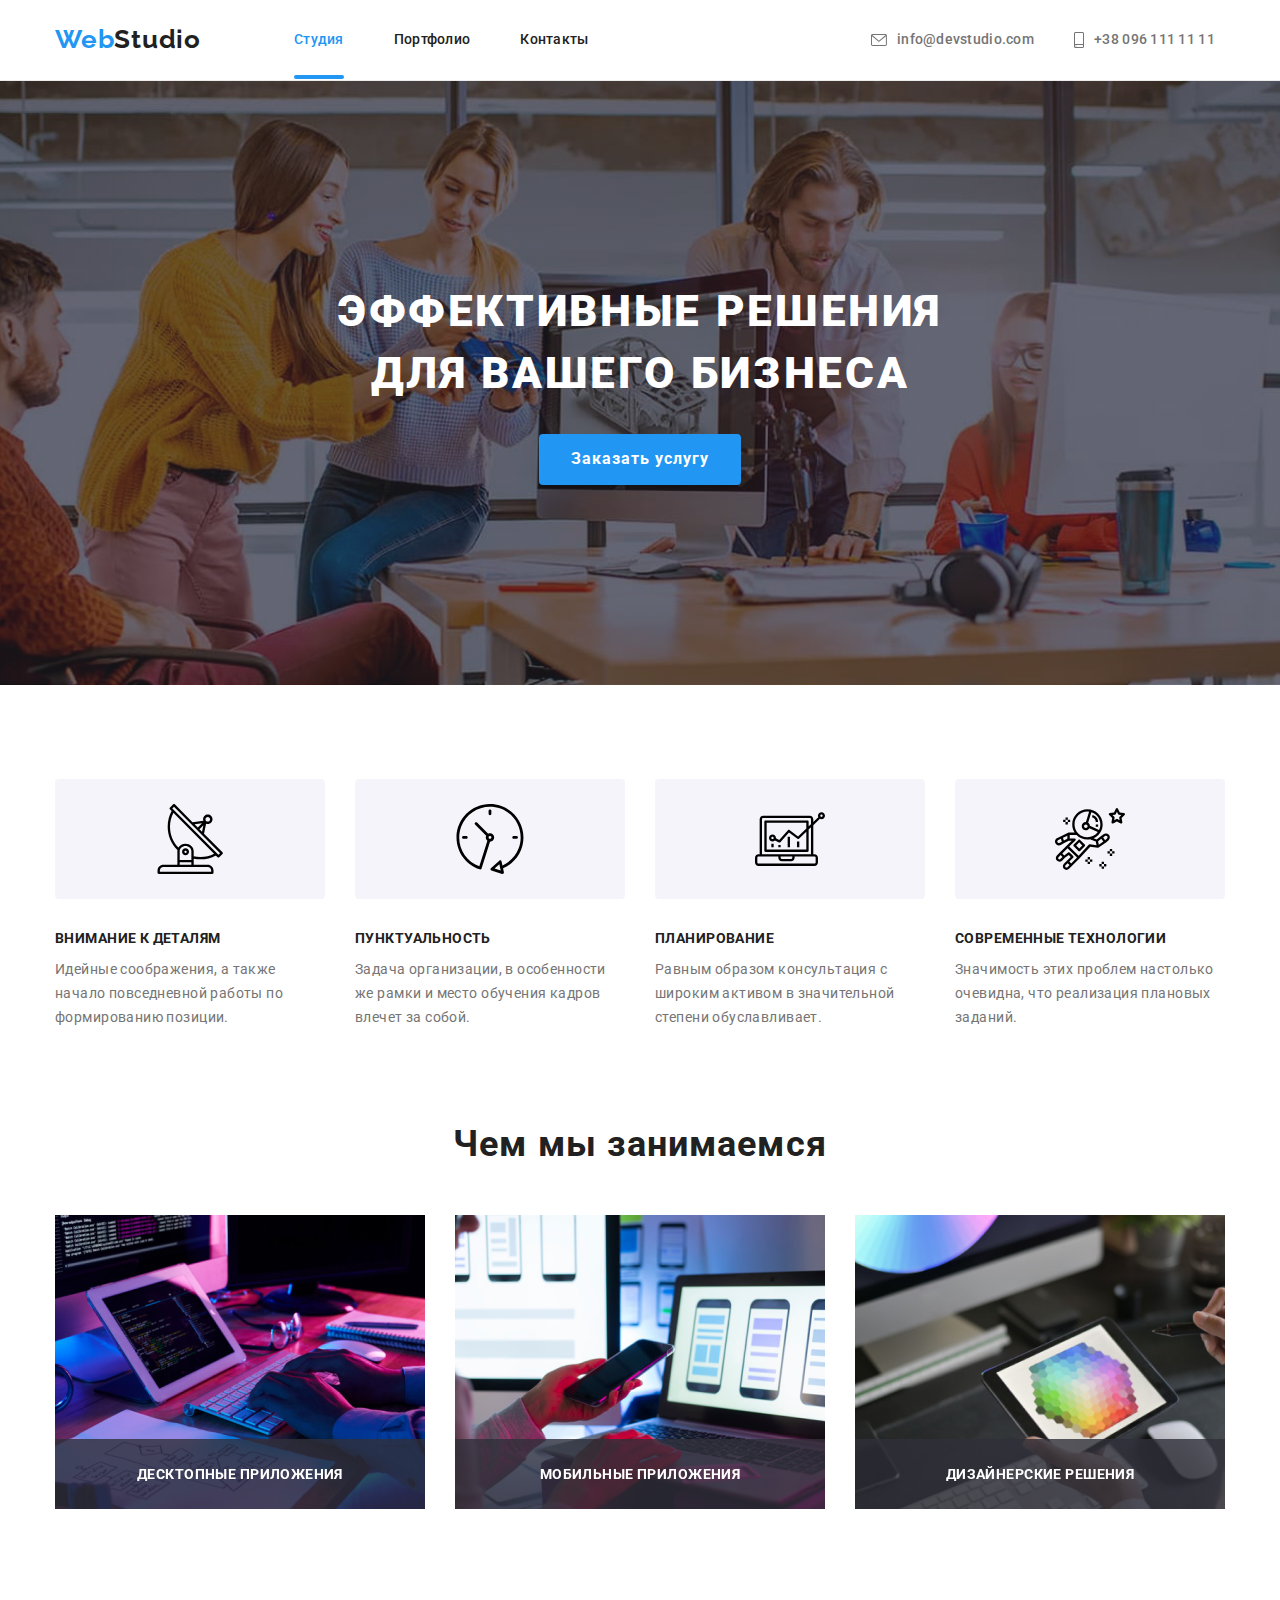
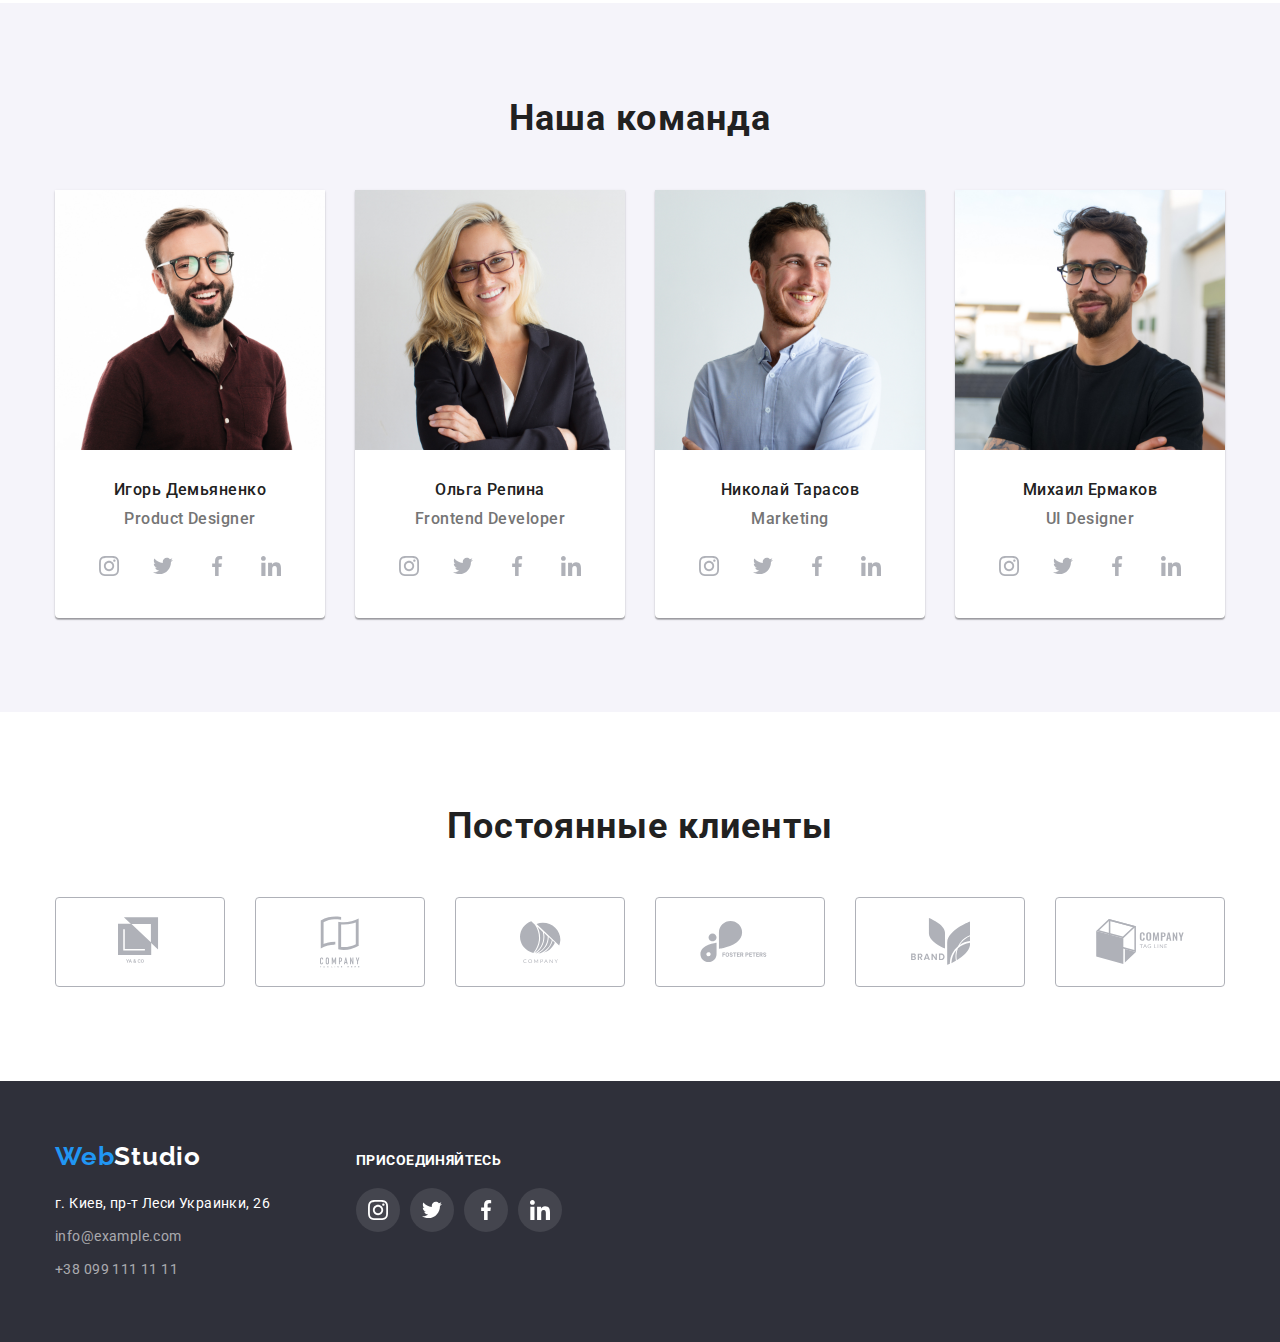
==== commit ab331b6e: "Делает правки модального окна" ====
--- a/index.html
+++ b/index.html
@@ -54,6 +54,18 @@
                     <button class="hero-button" type="button" data-modal-open>Заказать услугу</button>
                 </div>
             </section>
+
+            <!-- Модальное окно -->
+
+            <div class="backdrop is-hidden" data-modal>
+                <div class="modal">
+                    <button class="modal-button" data-modal-close>
+                        <svg class="modal-icon">
+                            <use href="./image/sprite.svg#icon-Vector"></use>
+                        </svg>
+                    </button>
+                </div>
+            </div>
             
             <!-- Особенности-->
             <section class="section-features">
@@ -385,15 +397,7 @@
                 </div>
             </section>
         </footer>
-        <div class="backdrop i-hidden" data-modal>
-            <div class="modal">
-                <button class="modal-button" data-modal-close>
-                        <svg class="modal-icon">
-                            <use href="./image/sprite.svg#icon-Vector"></use>
-                        </svg>
-                </button>
-            </div>
-        </div>
+        
         <script src="./js/modal.js"></script>
     </body>
 </html>--- a/css/style.css
+++ b/css/style.css
@@ -297,6 +297,7 @@
 
   margin-bottom: 30px;
   width: 270px;
+  padding: 25px 100px 25px 100px;
 
   background: #f5f4fa;
   border-radius: 4px;
@@ -807,6 +808,7 @@
   min-width: 30px;
   min-height: 30px;
   display: block;
+  padding: 6px 6px;
   margin-left: auto;
 
   background: #ffffff;
